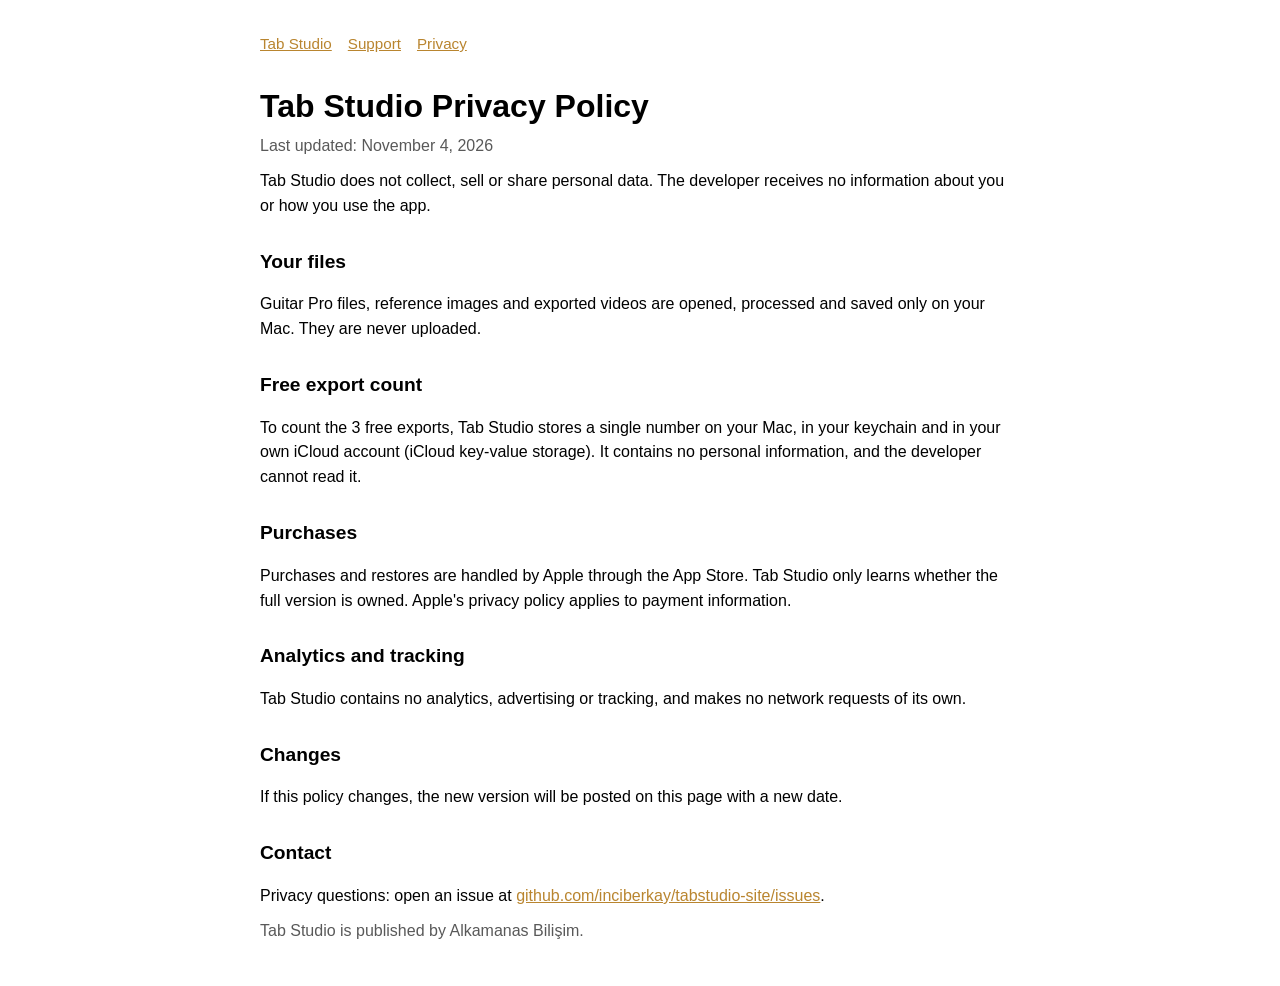
==== privacy.html @ c00d742c "Add Tab Studio home, support and privacy pages" ====
<!doctype html>
<html lang="en">
<head>
  <meta charset="utf-8">
  <meta name="viewport" content="width=device-width, initial-scale=1">
  <title>Tab Studio Privacy Policy</title>
  <link rel="stylesheet" href="style.css">
</head>
<body>
  <main>
    <nav><a href="./">Tab Studio</a><a href="support.html">Support</a><a href="privacy.html">Privacy</a></nav>
    <h1>Tab Studio Privacy Policy</h1>
    <p class="updated">Last updated: November 4, 2026</p>
    <p>Tab Studio does not collect, sell or share personal data. The developer receives no information about you or how you use the app.</p>

    <h2>Your files</h2>
    <p>Guitar Pro files, reference images and exported videos are opened, processed and saved only on your Mac. They are never uploaded.</p>

    <h2>Free export count</h2>
    <p>To count the 3 free exports, Tab Studio stores a single number on your Mac, in your keychain and in your own iCloud account (iCloud key-value storage). It contains no personal information, and the developer cannot read it.</p>

    <h2>Purchases</h2>
    <p>Purchases and restores are handled by Apple through the App Store. Tab Studio only learns whether the full version is owned. Apple's privacy policy applies to payment information.</p>

    <h2>Analytics and tracking</h2>
    <p>Tab Studio contains no analytics, advertising or tracking, and makes no network requests of its own.</p>

    <h2>Changes</h2>
    <p>If this policy changes, the new version will be posted on this page with a new date.</p>

    <h2>Contact</h2>
    <p>Privacy questions: open an issue at <a href="https://github.com/inciberkay/tabstudio-site/issues">github.com/inciberkay/tabstudio-site/issues</a>.</p>
    <p class="muted">Tab Studio is published by Alkamanas Bilişim.</p>
  </main>
</body>
</html>
---- style.css ----
:root{color-scheme:light dark;font-family:-apple-system,BlinkMacSystemFont,"Segoe UI",sans-serif;line-height:1.55}
body{margin:0;padding:32px 20px;color:CanvasText;background:Canvas}
main{max-width:760px;margin:0 auto}
h1{margin:0 0 8px;font-size:2rem;line-height:1.15}
h2{margin-top:28px;font-size:1.2rem}
p,li{margin:10px 0}
nav{margin-bottom:32px;display:flex;gap:16px;font-size:.95rem}
a{color:#b9852f}
@media (prefers-color-scheme:dark){a{color:#ecb875}}
.updated,.muted{color:color-mix(in srgb,CanvasText 65%,Canvas)}
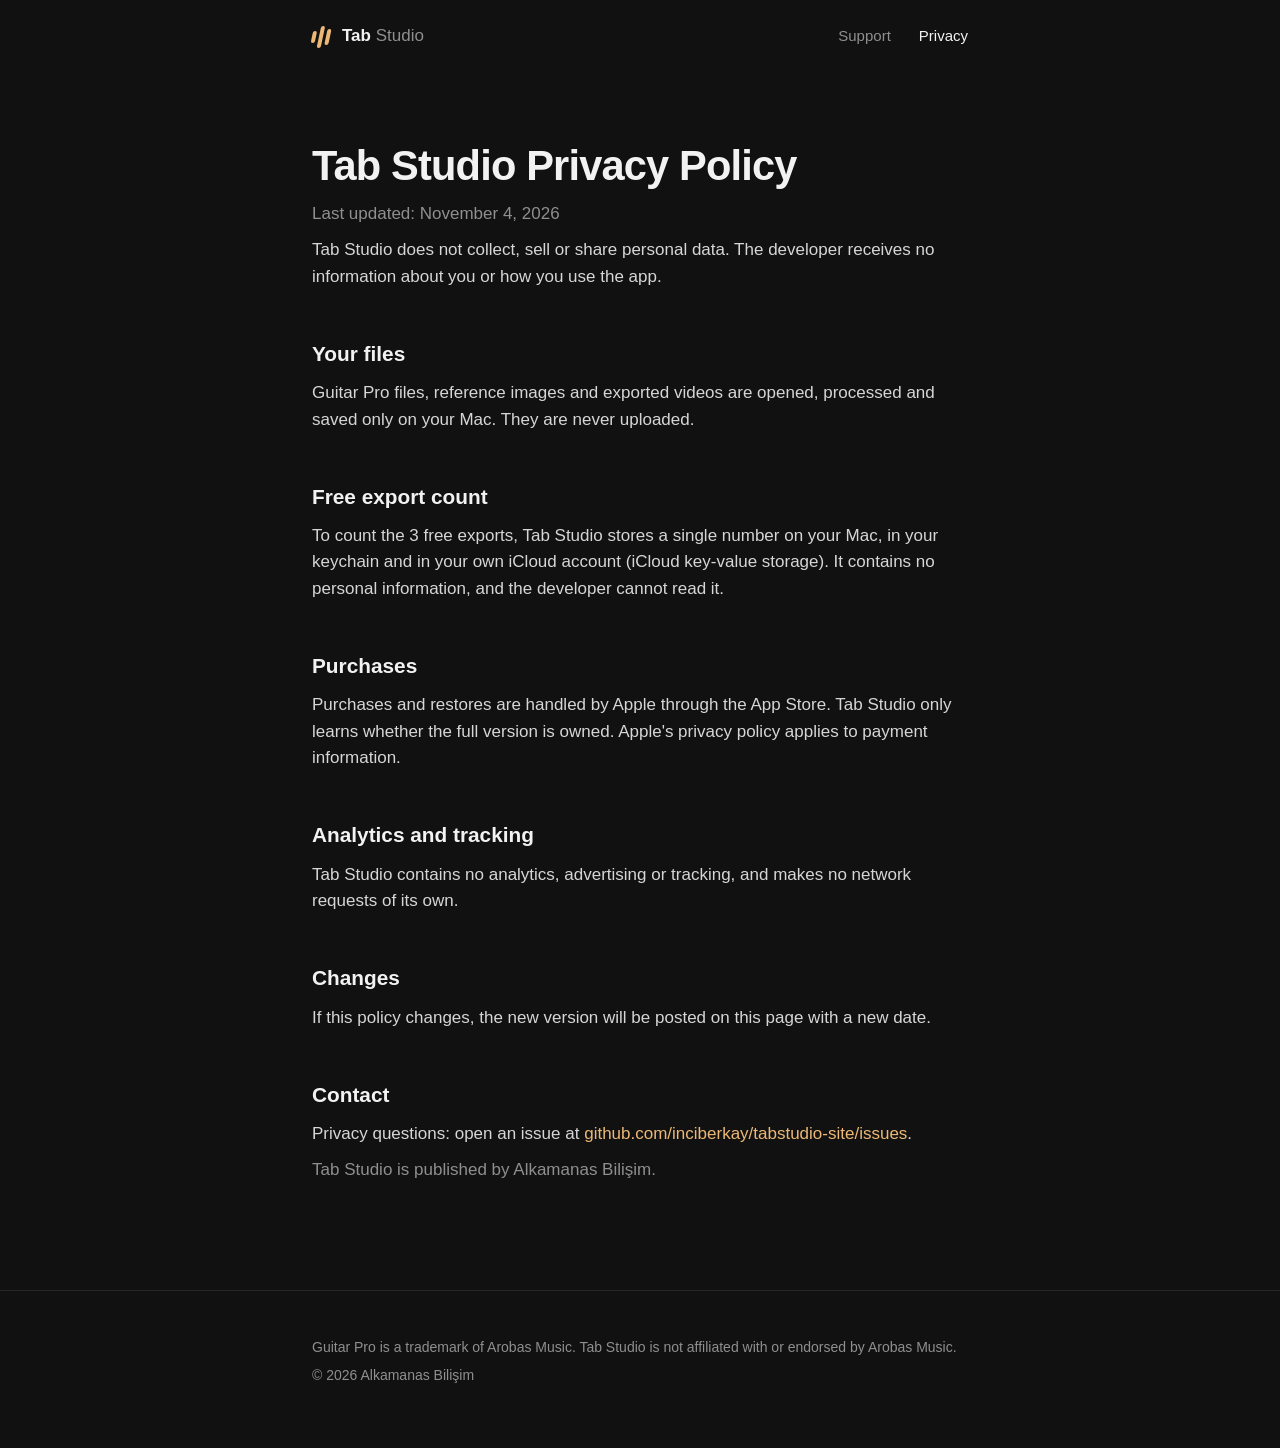
==== commit 5f8d80b1: "Redesign the site around a live Tab Studio Export The home page opens with a 60 fps Export from the " ====
--- a/privacy.html
+++ b/privacy.html
@@ -4,11 +4,19 @@
   <meta charset="utf-8">
   <meta name="viewport" content="width=device-width, initial-scale=1">
   <title>Tab Studio Privacy Policy</title>
+  <link rel="icon" href="images/favicon.png">
   <link rel="stylesheet" href="style.css">
 </head>
 <body>
-  <main>
-    <nav><a href="./">Tab Studio</a><a href="support.html">Support</a><a href="privacy.html">Privacy</a></nav>
+  <header class="site-header">
+    <div class="wrap narrow">
+      <a class="brand" href="./"><span class="brand-mark" aria-hidden="true"><i></i><i></i><i></i></span><span>Tab <b>Studio</b></span></a>
+      <nav><a href="support.html">Support</a><a href="privacy.html" aria-current="page">Privacy</a></nav>
+    </div>
+  </header>
+
+  <main class="page">
+    <div class="wrap narrow">
     <h1>Tab Studio Privacy Policy</h1>
     <p class="updated">Last updated: November 4, 2026</p>
     <p>Tab Studio does not collect, sell or share personal data. The developer receives no information about you or how you use the app.</p>
@@ -31,6 +39,14 @@
     <h2>Contact</h2>
     <p>Privacy questions: open an issue at <a href="https://github.com/inciberkay/tabstudio-site/issues">github.com/inciberkay/tabstudio-site/issues</a>.</p>
     <p class="muted">Tab Studio is published by Alkamanas Bilişim.</p>
+    </div>
   </main>
+
+  <footer class="site-footer">
+    <div class="wrap narrow">
+      <p>Guitar Pro is a trademark of Arobas Music. Tab Studio is not affiliated with or endorsed by Arobas Music.</p>
+      <p>© 2026 Alkamanas Bilişim</p>
+    </div>
+  </footer>
 </body>
 </html>
--- a/style.css
+++ b/style.css
@@ -1,10 +1,93 @@
-:root{color-scheme:light dark;font-family:-apple-system,BlinkMacSystemFont,"Segoe UI",sans-serif;line-height:1.55}
-body{margin:0;padding:32px 20px;color:CanvasText;background:Canvas}
-main{max-width:760px;margin:0 auto}
-h1{margin:0 0 8px;font-size:2rem;line-height:1.15}
-h2{margin-top:28px;font-size:1.2rem}
-p,li{margin:10px 0}
-nav{margin-bottom:32px;display:flex;gap:16px;font-size:.95rem}
-a{color:#b9852f}
-@media (prefers-color-scheme:dark){a{color:#ecb875}}
-.updated,.muted{color:color-mix(in srgb,CanvasText 65%,Canvas)}
+:root {
+  color-scheme: dark;
+  --bg: #111111;
+  --line: #262626;
+  --text: #f2f2f2;
+  --soft: #d6d6d6;
+  --muted: #8f8f8f;
+  --accent: #ecb875;
+  --accent-ink: #1a1408;
+  font-family: -apple-system, BlinkMacSystemFont, "SF Pro Text", "Helvetica Neue", "Segoe UI", sans-serif;
+  line-height: 1.55;
+  -webkit-font-smoothing: antialiased;
+}
+
+* { box-sizing: border-box; }
+html { background: var(--bg); }
+body { margin: 0; background: var(--bg); color: var(--text); font-size: 17px; }
+img, video { display: block; max-width: 100%; height: auto; }
+a { color: var(--accent); text-decoration: none; }
+a:hover { text-decoration: underline; }
+
+.wrap { max-width: 1200px; margin: 0 auto; padding-left: 32px; padding-right: 32px; }
+.narrow { max-width: 720px; }
+
+/* Header */
+.site-header .wrap { display: flex; align-items: center; justify-content: space-between; height: 72px; }
+.brand { display: flex; align-items: center; gap: 10px; color: var(--text); font-weight: 600; }
+.brand:hover { text-decoration: none; }
+.brand b { font-weight: 450; color: var(--muted); }
+.brand-mark { width: 20px; height: 25px; display: flex; gap: 3px; align-items: center; transform: skew(-12deg); }
+.brand-mark i { width: 4px; height: 12px; border-radius: 2px; background: var(--accent); }
+.brand-mark i:nth-child(2) { height: 22px; }
+.brand-mark i:nth-child(3) { height: 16px; }
+.site-header nav { display: flex; gap: 28px; font-size: 15px; }
+.site-header nav a { color: var(--muted); }
+.site-header nav a:hover, .site-header nav a[aria-current="page"] { color: var(--text); text-decoration: none; }
+
+/* Hero */
+.hero { padding-top: 64px; padding-bottom: 88px; text-align: center; }
+.hero .icon { width: 88px; height: 88px; margin: 0 auto 28px; }
+h1 { margin: 0 auto; max-width: 15em; text-wrap: balance; font-size: clamp(2.1rem, 5vw, 3.4rem); line-height: 1.08; letter-spacing: -0.02em; font-weight: 700; }
+.lede { margin: 20px auto 0; max-width: 34em; color: var(--muted); font-size: 1.15rem; }
+.cta { margin-top: 36px; display: flex; flex-direction: column; align-items: center; gap: 12px; }
+.cta small { color: var(--muted); font-size: 14px; }
+
+/* Live Export, faded at the sides */
+.stage { margin: 48px auto 0; max-width: 820px; }
+.stage video { width: 100%; background: var(--bg);
+  -webkit-mask-image: linear-gradient(to right, transparent, #000 14%, #000 86%, transparent);
+  mask-image: linear-gradient(to right, transparent, #000 14%, #000 86%, transparent); }
+.button { display: inline-block; padding: 13px 24px; border-radius: 12px; background: var(--accent); color: var(--accent-ink); font-weight: 600; }
+.button:hover { text-decoration: none; filter: brightness(1.05); }
+.button.disabled { background: rgba(236, 184, 117, 0.08); color: var(--accent); border: 1px solid rgba(236, 184, 117, 0.35); cursor: default; }
+
+.shot { width: 100%; border-radius: 12px; border: 1px solid var(--line); }
+
+/* Specs */
+section.wrap { padding-top: 112px; padding-bottom: 112px; }
+h2 { margin: 0 0 32px; font-size: 1rem; font-weight: 600; color: var(--muted); }
+.specs { margin: 0; border-top: 1px solid var(--line); }
+.specs div { display: grid; grid-template-columns: 220px 1fr; gap: 32px; padding: 22px 0; border-bottom: 1px solid var(--line); }
+.specs dt { color: var(--muted); }
+.specs dd { margin: 0; color: var(--text); font-size: 1.1rem; }
+
+/* Footer */
+.site-footer { border-top: 1px solid var(--line); padding: 40px 0 56px; color: var(--muted); font-size: 14px; }
+.site-footer p { margin: 6px 0; }
+
+/* Text pages (support, privacy) */
+.page { padding: 72px 0 96px; }
+.page h1 { margin: 0 0 12px; font-size: clamp(1.9rem, 4vw, 2.6rem); }
+.page h2 { margin: 48px 0 8px; font-size: 1.3rem; color: var(--text); }
+.page h3 { margin: 28px 0 4px; font-size: 1.05rem; }
+.page p { margin: 10px 0; color: var(--soft); }
+.page .updated, .page .muted { color: var(--muted); }
+.page b { color: var(--text); }
+
+@media (max-width: 860px) {
+  .hero { padding-top: 64px; padding-bottom: 64px; }
+  section.wrap { padding-top: 88px; padding-bottom: 72px; }
+  .specs div { grid-template-columns: 1fr; gap: 4px; }
+}
+
+@media (max-width: 480px) {
+  .wrap { padding-left: 16px; padding-right: 16px; }
+  .hero { padding-top: 48px; padding-bottom: 8px; }
+  .stage { margin: 40px -16px 0; max-width: none; }
+  .stage video { height: 220px; object-fit: cover;
+    -webkit-mask-image: linear-gradient(to right, transparent, #000 8%, #000 92%, transparent);
+    mask-image: linear-gradient(to right, transparent, #000 8%, #000 92%, transparent); }
+  .shot-wrap { display: none; }
+  .site-header nav { gap: 16px; }
+}
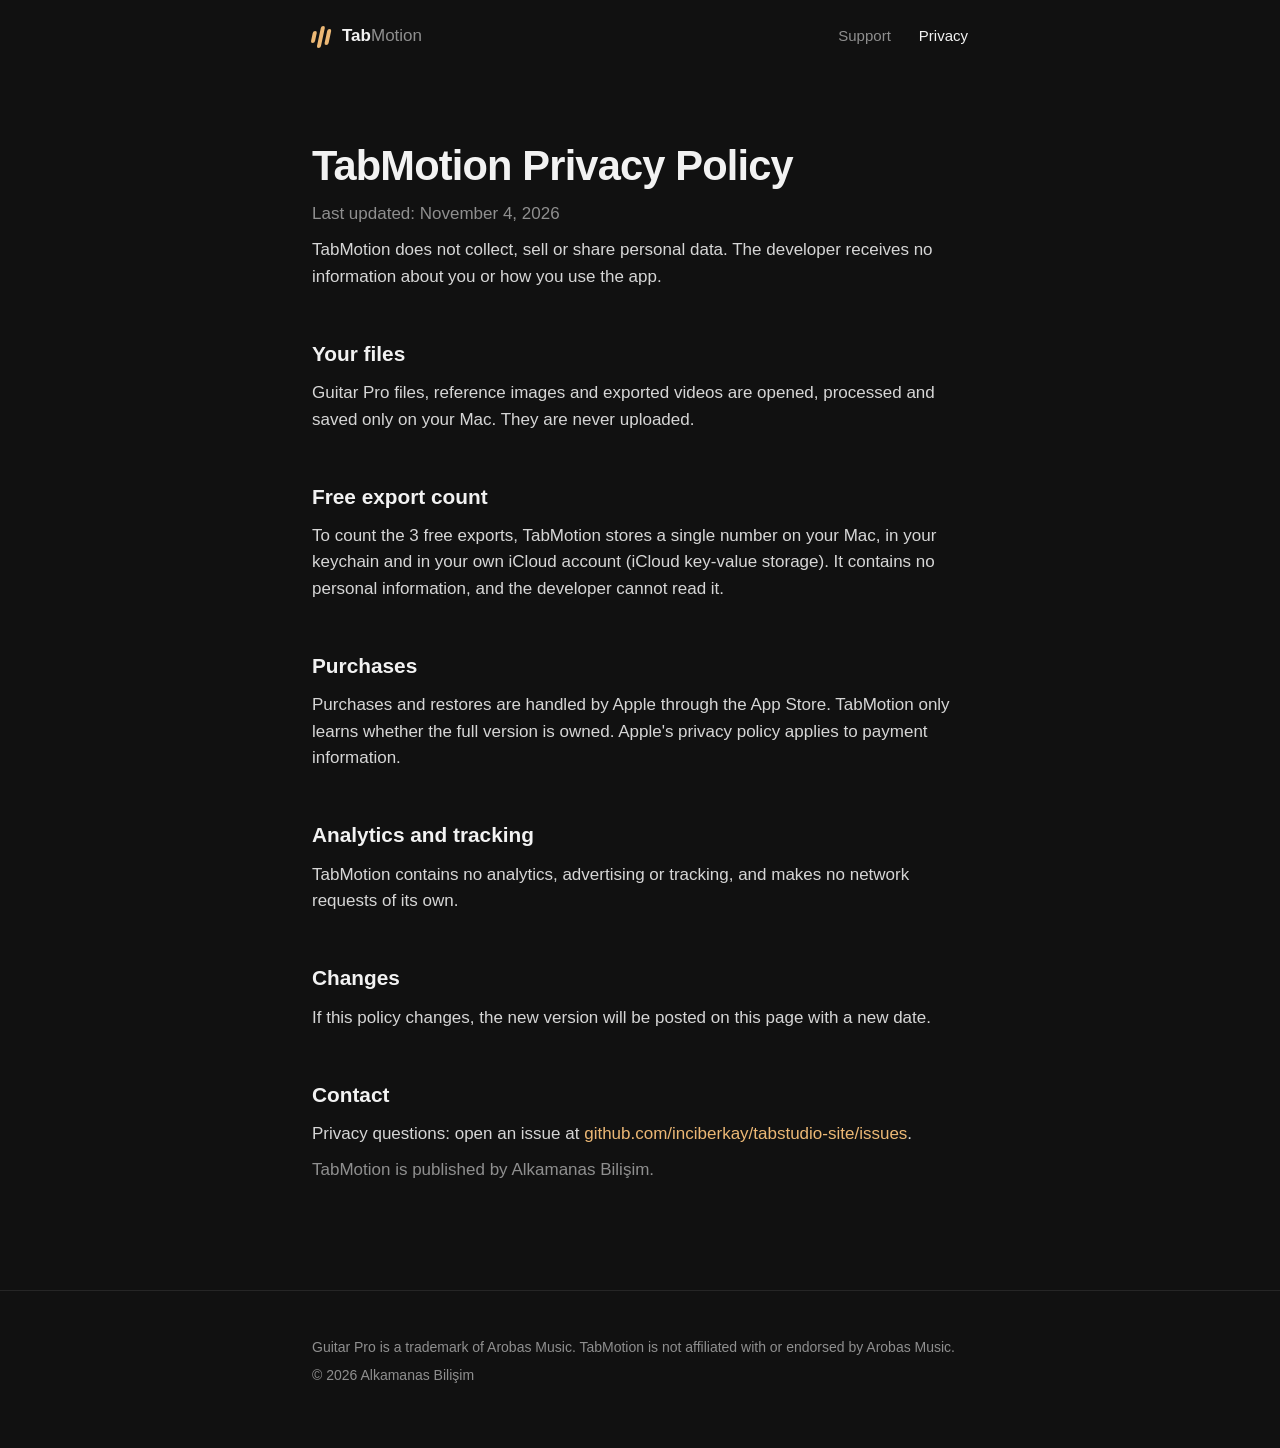
==== commit 21139b90: "Rename the site to TabMotion and float the app panels over the canvas The app is now called TabMotio" ====
--- a/privacy.html
+++ b/privacy.html
@@ -3,48 +3,48 @@
 <head>
   <meta charset="utf-8">
   <meta name="viewport" content="width=device-width, initial-scale=1">
-  <title>Tab Studio Privacy Policy</title>
+  <title>TabMotion Privacy Policy</title>
   <link rel="icon" href="images/favicon.png">
   <link rel="stylesheet" href="style.css">
 </head>
 <body>
   <header class="site-header">
     <div class="wrap narrow">
-      <a class="brand" href="./"><span class="brand-mark" aria-hidden="true"><i></i><i></i><i></i></span><span>Tab <b>Studio</b></span></a>
+      <a class="brand" href="./"><span class="brand-mark" aria-hidden="true"><i></i><i></i><i></i></span><span>Tab<b>Motion</b></span></a>
       <nav><a href="support.html">Support</a><a href="privacy.html" aria-current="page">Privacy</a></nav>
     </div>
   </header>
 
   <main class="page">
     <div class="wrap narrow">
-    <h1>Tab Studio Privacy Policy</h1>
+    <h1>TabMotion Privacy Policy</h1>
     <p class="updated">Last updated: November 4, 2026</p>
-    <p>Tab Studio does not collect, sell or share personal data. The developer receives no information about you or how you use the app.</p>
+    <p>TabMotion does not collect, sell or share personal data. The developer receives no information about you or how you use the app.</p>
 
     <h2>Your files</h2>
     <p>Guitar Pro files, reference images and exported videos are opened, processed and saved only on your Mac. They are never uploaded.</p>
 
     <h2>Free export count</h2>
-    <p>To count the 3 free exports, Tab Studio stores a single number on your Mac, in your keychain and in your own iCloud account (iCloud key-value storage). It contains no personal information, and the developer cannot read it.</p>
+    <p>To count the 3 free exports, TabMotion stores a single number on your Mac, in your keychain and in your own iCloud account (iCloud key-value storage). It contains no personal information, and the developer cannot read it.</p>
 
     <h2>Purchases</h2>
-    <p>Purchases and restores are handled by Apple through the App Store. Tab Studio only learns whether the full version is owned. Apple's privacy policy applies to payment information.</p>
+    <p>Purchases and restores are handled by Apple through the App Store. TabMotion only learns whether the full version is owned. Apple's privacy policy applies to payment information.</p>
 
     <h2>Analytics and tracking</h2>
-    <p>Tab Studio contains no analytics, advertising or tracking, and makes no network requests of its own.</p>
+    <p>TabMotion contains no analytics, advertising or tracking, and makes no network requests of its own.</p>
 
     <h2>Changes</h2>
     <p>If this policy changes, the new version will be posted on this page with a new date.</p>
 
     <h2>Contact</h2>
     <p>Privacy questions: open an issue at <a href="https://github.com/inciberkay/tabstudio-site/issues">github.com/inciberkay/tabstudio-site/issues</a>.</p>
-    <p class="muted">Tab Studio is published by Alkamanas Bilişim.</p>
+    <p class="muted">TabMotion is published by Alkamanas Bilişim.</p>
     </div>
   </main>
 
   <footer class="site-footer">
     <div class="wrap narrow">
-      <p>Guitar Pro is a trademark of Arobas Music. Tab Studio is not affiliated with or endorsed by Arobas Music.</p>
+      <p>Guitar Pro is a trademark of Arobas Music. TabMotion is not affiliated with or endorsed by Arobas Music.</p>
       <p>© 2026 Alkamanas Bilişim</p>
     </div>
   </footer>
--- a/style.css
+++ b/style.css
@@ -52,7 +52,19 @@
 .button:hover { text-decoration: none; filter: brightness(1.05); }
 .button.disabled { background: rgba(236, 184, 117, 0.08); color: var(--accent); border: 1px solid rgba(236, 184, 117, 0.35); cursor: default; }
 
-.shot { width: 100%; border-radius: 12px; border: 1px solid var(--line); }
+/* App panels floating over one canvas */
+.float { position: relative; aspect-ratio: 16 / 10; max-width: 1136px; margin: 0 auto; }
+.float > * { position: absolute; }
+.card { border-radius: 14px; border: 1px solid rgba(255, 255, 255, 0.08);
+  box-shadow: 0 24px 60px -12px rgba(0, 0, 0, 0.75), 0 6px 18px rgba(0, 0, 0, 0.4); }
+.f-canvas { top: 10%; height: 82%; width: auto; left: 50%; transform: translateX(-50%);
+  box-shadow: 0 30px 80px -20px rgba(0, 0, 0, 0.8); }
+.f-toolbar { top: 2.5%; left: 50%; transform: translateX(-50%); width: 27%; border-radius: 10px; background: #151515; }
+.f-actions { top: 2.5%; right: 2%; width: 22%; border-radius: 12px; background: #1a1a1a; padding: 7px 9px; }
+.panel { background: #1f1f1f; padding: 6px 16px 10px; }
+.f-appearance { top: 14%; right: 2%; width: 22%; }
+.f-layout { top: 14%; left: 2%; width: 22%; }
+.f-time { bottom: 3%; left: 50%; transform: translateX(-50%); width: 52%; background: #151515; padding: 4px 18px 10px; }
 
 /* Specs */
 section.wrap { padding-top: 112px; padding-bottom: 112px; }
@@ -79,6 +91,16 @@
   .hero { padding-top: 64px; padding-bottom: 64px; }
   section.wrap { padding-top: 88px; padding-bottom: 72px; }
   .specs div { grid-template-columns: 1fr; gap: 4px; }
+  .float { aspect-ratio: auto; display: flex; flex-direction: column; align-items: center; gap: 18px; padding: 20px; }
+  .float > * { position: relative; transform: none; top: auto; right: auto; bottom: auto; left: auto; z-index: 1; }
+  .float > .f-canvas { z-index: 0; }
+  .f-time { margin-top: -56px; }
+  .f-toolbar { order: 1; width: min(380px, 100%); }
+  .f-canvas { order: 2; height: auto; width: min(300px, 70%); }
+  .f-time { order: 3; width: 100%; }
+  .f-actions { order: 4; width: min(320px, 100%); }
+  .f-appearance { order: 5; width: min(360px, 100%); }
+  .f-layout { order: 6; width: min(360px, 100%); }
 }
 
 @media (max-width: 480px) {
@@ -88,6 +110,8 @@
   .stage video { height: 220px; object-fit: cover;
     -webkit-mask-image: linear-gradient(to right, transparent, #000 8%, #000 92%, transparent);
     mask-image: linear-gradient(to right, transparent, #000 8%, #000 92%, transparent); }
-  .shot-wrap { display: none; }
+  .float { margin: 0 -16px; border-radius: 0; border-left: 0; border-right: 0; padding: 20px 16px; }
+  .f-time, .f-layout { display: none; }
+  .f-actions { margin-top: -56px; }
   .site-header nav { gap: 16px; }
 }
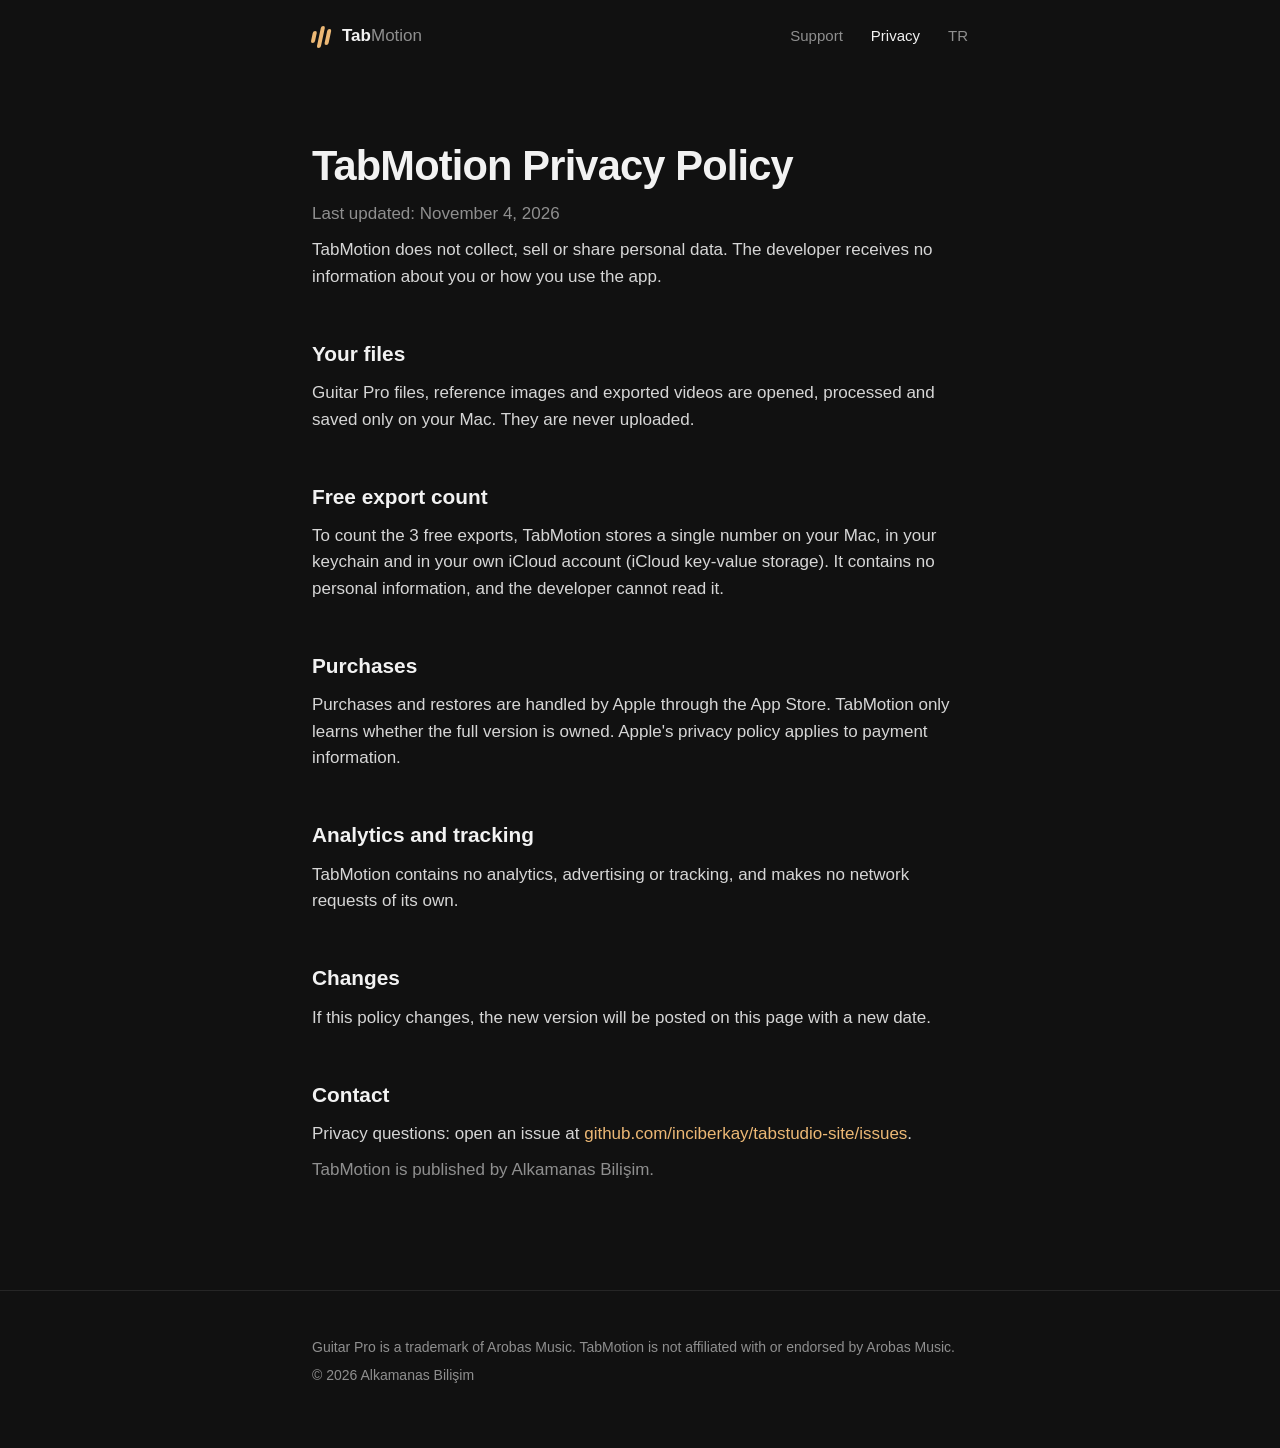
==== commit d19a429d: "Add a Turkish version of the site and rewrite the homepage headline Co-Authored-By: Claude Opus 5.5 " ====
--- a/privacy.html
+++ b/privacy.html
@@ -4,6 +4,7 @@
   <meta charset="utf-8">
   <meta name="viewport" content="width=device-width, initial-scale=1">
   <title>TabMotion Privacy Policy</title>
+  <link rel="alternate" hreflang="tr" href="tr/privacy.html">
   <link rel="icon" href="images/favicon.png">
   <link rel="stylesheet" href="style.css">
 </head>
@@ -11,7 +12,7 @@
   <header class="site-header">
     <div class="wrap narrow">
       <a class="brand" href="./"><span class="brand-mark" aria-hidden="true"><i></i><i></i><i></i></span><span>Tab<b>Motion</b></span></a>
-      <nav><a href="support.html">Support</a><a href="privacy.html" aria-current="page">Privacy</a></nav>
+      <nav><a href="support.html">Support</a><a href="privacy.html" aria-current="page">Privacy</a><a href="tr/privacy.html" lang="tr" hreflang="tr">TR</a></nav>
     </div>
   </header>
 
--- a/style.css
+++ b/style.css
@@ -51,6 +51,8 @@
 .button { display: inline-block; padding: 13px 24px; border-radius: 12px; background: var(--accent); color: var(--accent-ink); font-weight: 600; }
 .button:hover { text-decoration: none; filter: brightness(1.05); }
 .button.disabled { background: rgba(236, 184, 117, 0.08); color: var(--accent); border: 1px solid rgba(236, 184, 117, 0.35); cursor: default; }
+.store-badge img { height: 52px; width: auto; }
+.store-badge:hover { text-decoration: none; filter: brightness(1.15); }
 
 /* App panels floating over one canvas */
 .float { position: relative; aspect-ratio: 16 / 10; max-width: 1136px; margin: 0 auto; }
